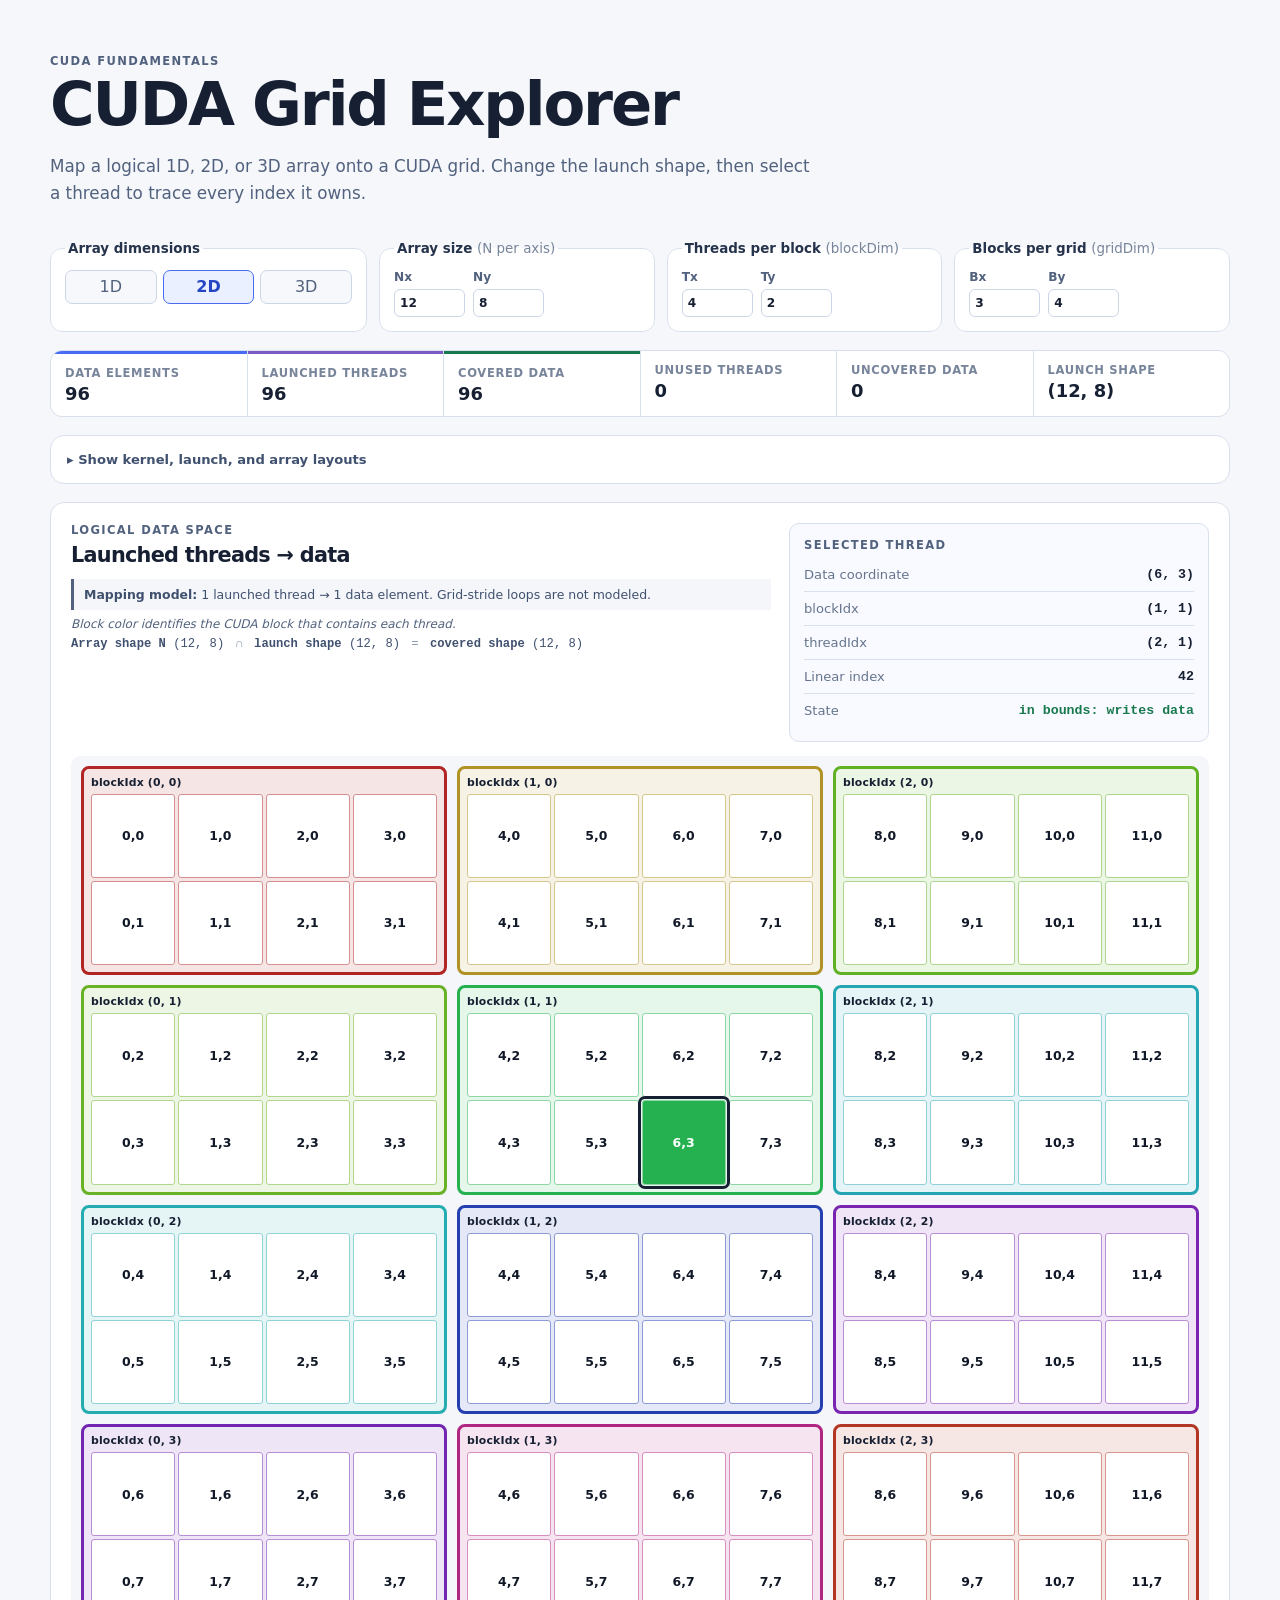
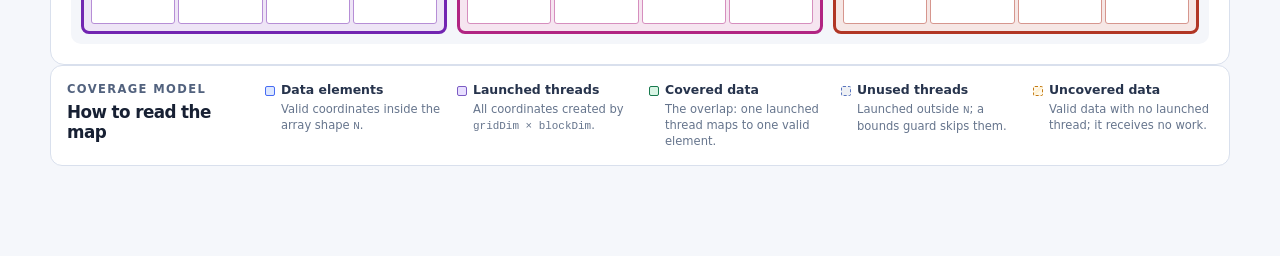
==== learning-tools/cuda-grid-explorer/index.html @ 27460207 "refactor: move CUDA explorer to learning tools - Rehome the reusable CUDA Grid Explorer\n- Link Lect" ====
<!doctype html>
<html lang="en">
  <head>
    <meta charset="utf-8">
    <meta name="viewport" content="width=device-width, initial-scale=1">
    <title>CUDA Grid Explorer</title>
    <link rel="stylesheet" href="styles.css">
  </head>
  <body>
    <main class="page-shell">
      <header>
        <p class="eyebrow">CUDA fundamentals</p>
        <h1>CUDA Grid Explorer</h1>
        <p class="lede">Map a logical 1D, 2D, or 3D array onto a CUDA grid. Change the launch shape, then select a thread to trace every index it owns.</p>
      </header>

      <section class="controls" aria-label="CUDA launch configuration">
        <fieldset>
          <legend>Array dimensions</legend>
          <div class="segmented" id="dimension-picker">
            <button type="button" data-dimensions="1" aria-pressed="false">1D</button>
            <button type="button" data-dimensions="2" aria-pressed="true">2D</button>
            <button type="button" data-dimensions="3" aria-pressed="false">3D</button>
          </div>
        </fieldset>
        <fieldset>
          <legend>Array size <span class="subtle">(N per axis)</span></legend>
          <div class="axis-inputs" id="array-inputs"></div>
        </fieldset>
        <fieldset>
          <legend>Threads per block <span class="subtle">(blockDim)</span></legend>
          <div class="axis-inputs" id="block-inputs"></div>
        </fieldset>
        <fieldset>
          <legend>Blocks per grid <span class="subtle">(gridDim)</span></legend>
          <div class="axis-inputs" id="grid-inputs"></div>
        </fieldset>
      </section>

      <section class="summary" aria-label="Coverage summary" id="summary"></section>
      <details class="code-panel">
        <summary>Show kernel, launch, and array layouts</summary>
        <pre id="code-example"></pre>
      </details>
      <section class="workspace">
        <section class="visual-panel" aria-labelledby="map-title">
          <div class="visual-top">
            <div class="visual-context">
              <div class="section-heading">
                <div>
                  <p class="eyebrow">Logical data space</p>
                  <h2 id="map-title">Launched threads → data</h2>
                </div>
              </div>
              <div id="slice-stack" class="slice-stack" aria-label="3D array slice stack"></div>
              <p class="mapping-rule"><strong>Mapping model:</strong> 1 launched thread → 1 data element. Grid-stride loops are not modeled.</p>
              <p id="dimension-note" class="dimension-note"></p>
              <p id="coverage-statement" class="coverage-statement"></p>
            </div>
            <section class="selected-thread-panel" aria-live="polite">
              <p class="eyebrow">Selected thread</p>
              <div id="selected-details"></div>
            </section>
          </div>
          <section id="unassigned" class="unassigned" aria-live="polite"></section>
          <div id="map" class="map" role="grid" aria-label="Array elements grouped by their CUDA blocks"></div>
        </section>
      </section>
      <section class="coverage-key" aria-labelledby="coverage-key-title">
        <div class="coverage-key-heading">
          <p class="eyebrow">Coverage model</p>
          <h2 id="coverage-key-title">How to read the map</h2>
        </div>
        <div class="coverage-key-items">
          <div><span class="key data"></span><strong>Data elements</strong><p>Valid coordinates inside the array shape <code>N</code>.</p></div>
          <div><span class="key launch"></span><strong>Launched threads</strong><p>All coordinates created by <code>gridDim × blockDim</code>.</p></div>
          <div><span class="key covered"></span><strong>Covered data</strong><p>The overlap: one launched thread maps to one valid element.</p></div>
          <div><span class="key outside"></span><strong>Unused threads</strong><p>Launched outside <code>N</code>; a bounds guard skips them.</p></div>
          <div><span class="key missing"></span><strong>Uncovered data</strong><p>Valid data with no launched thread; it receives no work.</p></div>
        </div>
      </section>
    </main>
    <script src="mapping.js"></script>
    <script src="app.js"></script>
  </body>
</html>
---- learning-tools/cuda-grid-explorer/styles.css ----
:root { color-scheme: light dark; font-family: Inter, ui-sans-serif, system-ui, sans-serif; color: #172033; background: #f5f7fb; }
* { box-sizing: border-box; }
[hidden] { display: none !important; }
body { margin: 0; }
button, input { font: inherit; }
.page-shell { width: min(1180px, calc(100% - 32px)); margin: 0 auto; padding: 54px 0 72px; }
header { max-width: 760px; }
.eyebrow { margin: 0 0 6px; color: #52627e; font-size: .72rem; font-weight: 750; letter-spacing: .12em; text-transform: uppercase; }
h1, h2 { margin: 0; letter-spacing: -.035em; color: #172033; }
h1 { font-size: clamp(2.2rem, 5vw, 3.8rem); line-height: 1; }
h2 { font-size: 1.3rem; }
.lede { margin: 18px 0 34px; color: #52627e; font-size: 1.05rem; line-height: 1.6; }
.controls { display: grid; grid-template-columns: 1.15fr repeat(3, 1fr); gap: 12px; }
fieldset { min-width: 0; margin: 0; padding: 14px; border: 1px solid #d9e0ed; border-radius: 12px; background: #fff; }
legend { padding: 0 3px; color: #26334c; font-size: .84rem; font-weight: 700; }
.subtle { color: #77849a; font-weight: 500; }
.segmented { display: flex; gap: 6px; }
.segmented button { flex: 1; min-height: 34px; border: 1px solid #ccd6e7; border-radius: 7px; background: #f6f8fc; color: #52627e; cursor: pointer; }
.segmented button[aria-pressed="true"] { border-color: #476cf3; background: #eaf0ff; color: #2446c4; font-weight: 750; }
.axis-inputs { display: flex; gap: 8px; }
.axis-inputs label { min-width: 0; color: #52627e; font-size: .76rem; font-weight: 700; }
.axis-inputs input { display: block; width: 100%; min-width: 44px; margin-top: 5px; padding: 6px 5px; border: 1px solid #ccd6e7; border-radius: 6px; color: #172033; background: #fff; }
.summary { display: grid; grid-template-columns: repeat(6, 1fr); gap: 1px; margin: 18px 0; overflow: hidden; border: 1px solid #d9e0ed; border-radius: 12px; background: #d9e0ed; }
.summary div { padding: 12px 14px; background: #fff; }
.summary span { display: block; color: #77849a; font-size: .72rem; font-weight: 700; text-transform: uppercase; letter-spacing: .06em; }
.summary strong { display: block; margin-top: 3px; font-size: 1.12rem; color: #172033; }
.summary .warning { background: #fff6e6; }.summary .warning span, .summary .warning strong { color: #a45300; }
.summary .data-total { border-top: 3px solid #476cf3; }.summary .launch-total { border-top: 3px solid #7c5cc4; }.summary .covered-total { border-top: 3px solid #18794e; }
.coverage-key { display: grid; grid-template-columns: 180px 1fr; gap: 18px; margin: 0 0 18px; padding: 16px; border: 1px solid #d9e0ed; border-radius: 12px; background: #fff; }.coverage-key h2 { font-size: 1.05rem; }.coverage-key-items { display: grid; grid-template-columns: repeat(5, minmax(0, 1fr)); gap: 12px; }.coverage-key-items > div { position: relative; padding-left: 16px; }.coverage-key-items .key { position: absolute; top: 4px; left: 0; margin: 0; }.coverage-key-items strong { display: block; color: #26334c; font-size: .78rem; }.coverage-key-items p { margin: 4px 0 0; color: #66758d; font-size: .72rem; line-height: 1.4; }.coverage-key-items code { font-size: .95em; }
.workspace { display: block; }
.visual-panel { border: 1px solid #d9e0ed; border-radius: 14px; background: #fff; padding: 20px; }
.visual-top { display: grid; grid-template-columns: minmax(0, 1.25fr) minmax(290px, .75fr); gap: 18px; align-items: stretch; margin-bottom: 14px; }.visual-context { min-width: 0; }
.section-heading { display: flex; align-items: start; justify-content: space-between; gap: 10px; margin-bottom: 16px; }
.slice-stack { margin: -5px 0 14px; padding: 10px 12px; border-left: 3px solid #476cf3; background: #f5f8ff; }
.stack-label { margin: 0 0 8px; color: #40516f; font-size: .78rem; font-weight: 700; }
.stack-groups { display: flex; align-items: stretch; flex-wrap: wrap; gap: 8px; }.slice-group { padding: 6px; border: 1px solid #aabadd; border-radius: 6px; background: color-mix(in srgb, #dce7ff, #fff 58%); }.slice-group-label { margin: 0 0 5px; color: #385175; font-size: .68rem; font-weight: 850; }.stack-layers { display: flex; align-items: center; flex-wrap: wrap; gap: 5px; }
.slice-layer { display: grid; gap: 1px; padding: 4px 7px; border: 1px solid #b9c7e6; border-radius: 5px; color: #253958; background: #fff; cursor: pointer; font-size: .73rem; font-weight: 800; text-align: left; }.slice-layer small, .slice-layer em { color: #62718a; font-size: .6rem; font-style: normal; font-weight: 650; }
.slice-layer.current { border-color: #263e99; background: #3457d5; color: #fff; box-shadow: 0 0 0 2px #b9c9ff; }
.slice-layer.outside { border-style: dashed; color: #7c8798; background: #edf0f5; }
.slice-layer.current.outside { border-color: #a65c00; background: #b86600; color: #fff; box-shadow: 0 0 0 2px #ffd29f; }
.stack-ellipsis { color: #62718a; font-weight: 800; }
.mapping-rule { margin: -4px 0 12px; padding: 8px 10px; border-left: 3px solid #52627e; color: #40516f; background: #f4f6fa; font-size: .78rem; }
.dimension-note { margin: -5px 0 10px; color: #52627e; font-size: .75rem; font-style: italic; }
.coverage-statement { margin: -4px 0 12px; color: #40516f; font-family: ui-monospace, SFMono-Regular, Menlo, monospace; font-size: .76rem; }.coverage-statement span { color: #8a98af; padding: 0 4px; }
.map { --block-columns: 1; display: grid; grid-template-columns: repeat(var(--block-columns), minmax(110px, 1fr)); gap: 10px; padding: 10px; overflow: auto; border-radius: 10px; background: #f4f6fa; }
.map.one-dimensional { grid-template-columns: repeat(var(--block-columns), minmax(150px, 1fr)); }
.map.one-dimensional .block-region { grid-template-rows: auto minmax(54px, 72px); }.map.one-dimensional .cell { aspect-ratio: auto; min-height: 54px; }
.empty-launch { grid-column: 1 / -1; margin: 0; padding: 18px; color: #a45300; font-weight: 750; text-align: center; }
.block-region { --thread-columns: 1; display: grid; grid-template-columns: repeat(var(--thread-columns), minmax(26px, 1fr)); gap: 3px; padding: 7px; border: 3px solid var(--block-color); border-radius: 8px; background: color-mix(in srgb, var(--block-color), #fff 88%); }
.block-label { grid-column: 1 / -1; margin: 0 0 2px; color: #172033; font-size: .68rem; font-weight: 850; letter-spacing: .015em; }
.cell { aspect-ratio: 1; min-width: 27px; padding: 0; border: 1px solid color-mix(in srgb, var(--block-color), #fff 48%); border-radius: 3px; color: #111827; background: #fff; cursor: pointer; font-size: clamp(.56rem, 1.5vw, .78rem); font-weight: 750; }
.cell:hover { filter: brightness(.95); transform: scale(1.04); }
.cell.outside { border-style: dashed; color: #98a2b3; background: repeating-linear-gradient(135deg, #f3f4f7, #f3f4f7 4px, #e8ebf0 4px, #e8ebf0 7px); }
.cell.selected { outline: 3px solid #172033; outline-offset: 1px; background: var(--block-color); color: white; font-weight: 800; z-index: 1; }
.unassigned { margin-top: 12px; padding: 12px; border: 1px dashed #c47b15; border-radius: 8px; background: #fff8eb; }
.unassigned-title { margin: 0; color: #804000; font-size: .84rem; font-weight: 850; }.unassigned-detail { margin: 3px 0 10px; color: #8c642d; font-size: .76rem; }
.unassigned-cells { display: grid; grid-template-columns: repeat(var(--unassigned-columns), minmax(38px, 1fr)); gap: 3px; }.unassigned-cells span { min-height: 28px; padding: 6px 3px; overflow: hidden; border: 1px dashed #c9984e; border-radius: 3px; color: #754706; background: repeating-linear-gradient(135deg, #fff9eb, #fff9eb 4px, #fff2d5 4px, #fff2d5 7px); font-family: ui-monospace, SFMono-Regular, Menlo, monospace; font-size: .68rem; font-weight: 750; text-align: center; white-space: nowrap; text-overflow: ellipsis; }.unassigned-cells .more-missing { grid-column: 1 / -1; color: #8c642d; background: transparent; border: 0; text-align: left; }
.map-key { margin: 13px 0 0; color: #52627e; font-size: .77rem; }
.key { display: inline-block; width: 10px; height: 10px; margin: 0 4px 0 10px; border-radius: 2px; border: 1px solid #5874be; background: #dce7ff; }.key.data { border-color: #476cf3; background: #dce7ff; }.key.launch { border-color: #7c5cc4; background: #e8dfff; }.key.covered { border-color: #18794e; background: #d9f5e5; }.key.outside { border-style: dashed; background: #eef0f4; }.key.missing { border-color: #c47b15; border-style: dashed; background: repeating-linear-gradient(135deg, #fff9eb, #fff9eb 4px, #fff2d5 4px, #fff2d5 7px); }
dl { margin: 0; } dl div { display: grid; grid-template-columns: 1fr auto; gap: 12px; padding: 9px 0; border-bottom: 1px solid #e8edf5; } dt { color: #66758d; font-size: .82rem; } dd { margin: 0; color: #172033; font-family: ui-monospace, SFMono-Regular, Menlo, monospace; font-size: .83rem; font-weight: 700; }.in-bounds { color: #18794e; }.out-of-bounds { color: #b54708; }
.selected-thread-panel { padding: 14px; border: 1px solid #d9e0ed; border-radius: 10px; background: #f8faff; }.selected-thread-panel dl { margin: 0; }.selected-thread-panel dl div { display: grid; grid-template-columns: 1fr auto; gap: 12px; padding: 9px 0; border-bottom: 1px solid #d9e0ed; }.selected-thread-panel dl div:last-child { border-bottom: 0; }.selected-thread-panel dt { color: #66758d; font-size: .82rem; }.selected-thread-panel dd { margin: 0; color: #172033; font-family: ui-monospace, SFMono-Regular, Menlo, monospace; font-size: .83rem; font-weight: 700; }.in-bounds { color: #18794e !important; }.out-of-bounds { color: #b54708 !important; }
.code-panel { margin: 18px 0; padding: 16px; border: 1px solid #d9e0ed; border-radius: 14px; background: #fff; }.code-panel summary { color: #40516f; cursor: pointer; font-size: .82rem; font-weight: 850; list-style: none; }.code-panel summary::-webkit-details-marker { display: none; }.code-panel summary::before { content: '▸ '; }.code-panel[open] summary::before { content: '▾ '; }.code-panel[open] summary { margin-bottom: 12px; }.code-panel pre { margin: 0; padding: 16px; overflow: visible; border-radius: 8px; background: #172033; color: #eaf0ff; font-size: .78rem; line-height: 1.6; white-space: pre-wrap; overflow-wrap: anywhere; }
@media (max-width: 900px) { .controls { grid-template-columns: repeat(2, 1fr); }.summary { grid-template-columns: repeat(3, 1fr); }.coverage-key { grid-template-columns: 1fr; }.coverage-key-items { grid-template-columns: repeat(3, 1fr); }.visual-top { grid-template-columns: 1fr; } }
@media (max-width: 560px) { .page-shell { width: min(100% - 20px, 1180px); padding-top: 28px; }.controls, .summary, .coverage-key-items { grid-template-columns: 1fr; }.visual-panel { padding: 14px; }.map, .map.one-dimensional { grid-template-columns: repeat(var(--block-columns), minmax(110px, 1fr)); } }
@media (prefers-color-scheme: dark) { :root { color: #e4e8f1; background: #101522; } h1, h2, .summary strong, dd { color: #f2f5fb; }.lede, .eyebrow, .map-key, dt { color: #aeb9cf; } fieldset, .summary div, .visual-panel, .coverage-key, .code-panel, .selected-thread-panel { border-color: #2d3a54; background: #192132; } legend { color: #dce5f7; }.segmented button, .axis-inputs input { border-color: #3a4964; color: #eaf0ff; background: #222d42; }.segmented button[aria-pressed="true"] { border-color: #6d8cff; background: #24366e; color: #dce6ff; }.summary { border-color: #2d3a54; background: #2d3a54; }.summary .warning { background: #442b10; }.summary .warning span, .summary .warning strong { color: #ffcf86; }.coverage-key-items strong { color: #e8efff; }.coverage-key-items p { color: #aeb9cf; }.map { background: #111827; }.slice-stack { background: #18233a; }.stack-label { color: #bdc9df; }.slice-group { border-color: #526789; background: #202e48; }.slice-group-label { color: #c8d6f0; }.slice-layer { border-color: #526789; color: #eaf0ff; background: #26364f; }.slice-layer small, .slice-layer em { color: #aeb9cf; }.slice-layer.outside { color: #aeb9cf; background: #252d3b; }.mapping-rule { color: #bdc9df; background: #202a3c; }.dimension-note, .coverage-statement { color: #bdc9df; }.block-region { background: color-mix(in srgb, var(--block-color), #111827 74%); }.block-label { color: #f4f7ff; }.cell { color: #172033; background: #f8fbff; }.cell.outside { color: #77849a; background: repeating-linear-gradient(135deg, #252d3b, #252d3b 4px, #1d2430 4px, #1d2430 7px); }.selected-thread-panel dl div { border-color: #2d3a54; }.selected-thread-panel dd { color: #f2f5fb; }.unassigned { border-color: #d49333; background: #352815; }.unassigned-title { color: #ffd293; }.unassigned-detail { color: #e3bd84; }.unassigned-cells span { border-color: #a87938; color: #ffd99f; background: repeating-linear-gradient(135deg, #3a2c17, #3a2c17 4px, #2e2314 4px, #2e2314 7px); }.code-panel summary { color: #bdc9df; }.code-panel pre { background: #0b1020; } }
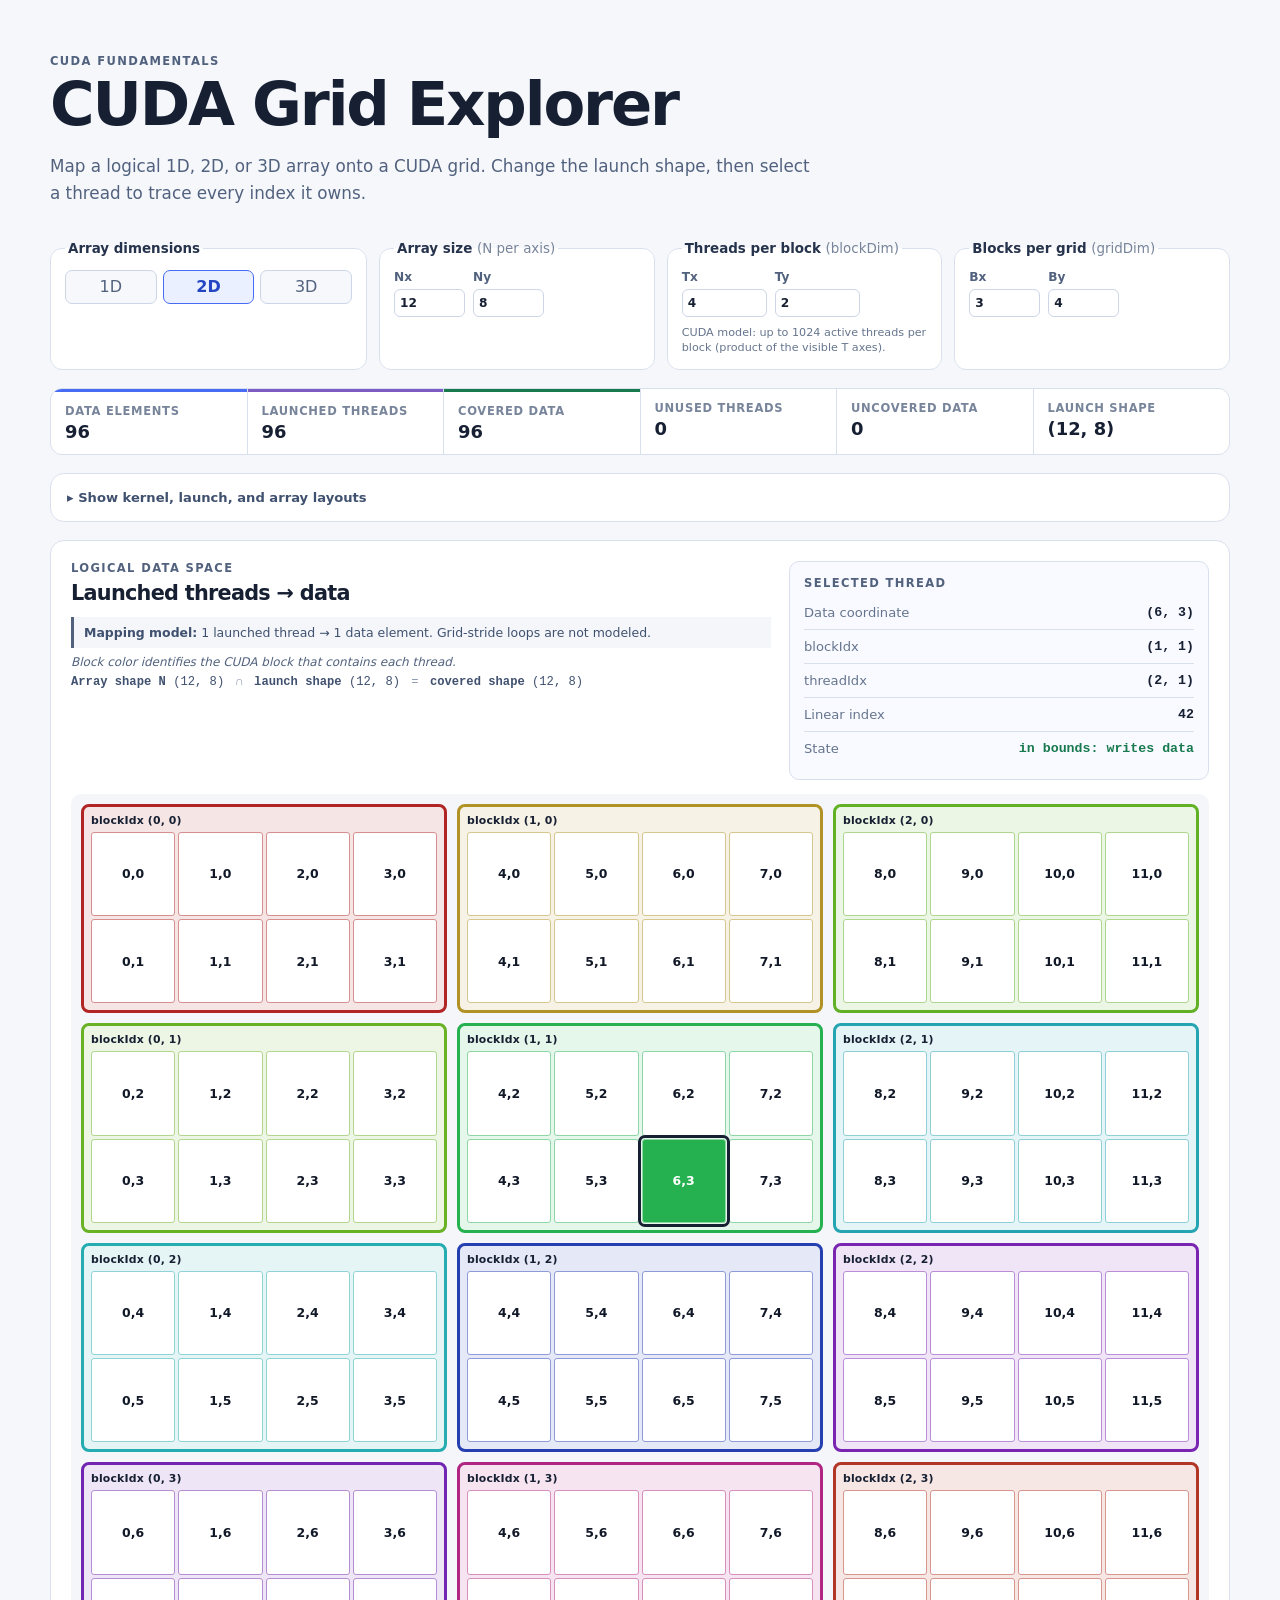
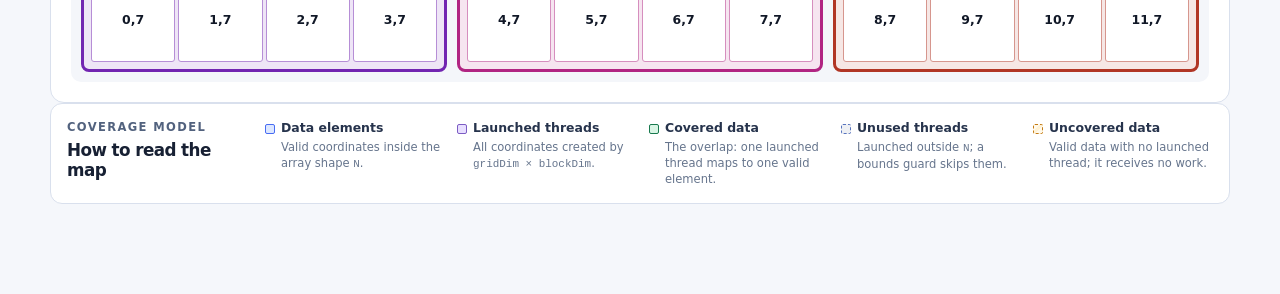
==== commit a65f64bd: "feat(grid-explorer): support larger CUDA blocks - permit CUDA-sized block dimensions within the 1,02" ====
--- a/learning-tools/cuda-grid-explorer/index.html
+++ b/learning-tools/cuda-grid-explorer/index.html
@@ -30,6 +30,7 @@
         <fieldset>
           <legend>Threads per block <span class="subtle">(blockDim)</span></legend>
           <div class="axis-inputs" id="block-inputs"></div>
+          <p class="input-note" id="block-limit-note"></p>
         </fieldset>
         <fieldset>
           <legend>Blocks per grid <span class="subtle">(gridDim)</span></legend>
@@ -63,6 +64,7 @@
             </section>
           </div>
           <section id="unassigned" class="unassigned" aria-live="polite"></section>
+          <p id="render-note" class="render-note" aria-live="polite" hidden></p>
           <div id="map" class="map" role="grid" aria-label="Array elements grouped by their CUDA blocks"></div>
         </section>
       </section>
--- a/learning-tools/cuda-grid-explorer/styles.css
+++ b/learning-tools/cuda-grid-explorer/styles.css
@@ -20,6 +20,7 @@
 .axis-inputs { display: flex; gap: 8px; }
 .axis-inputs label { min-width: 0; color: #52627e; font-size: .76rem; font-weight: 700; }
 .axis-inputs input { display: block; width: 100%; min-width: 44px; margin-top: 5px; padding: 6px 5px; border: 1px solid #ccd6e7; border-radius: 6px; color: #172033; background: #fff; }
+.input-note { margin: 8px 0 0; color: #66758d; font-size: .7rem; line-height: 1.35; }
 .summary { display: grid; grid-template-columns: repeat(6, 1fr); gap: 1px; margin: 18px 0; overflow: hidden; border: 1px solid #d9e0ed; border-radius: 12px; background: #d9e0ed; }
 .summary div { padding: 12px 14px; background: #fff; }
 .summary span { display: block; color: #77849a; font-size: .72rem; font-weight: 700; text-transform: uppercase; letter-spacing: .06em; }
@@ -43,12 +44,15 @@
 .dimension-note { margin: -5px 0 10px; color: #52627e; font-size: .75rem; font-style: italic; }
 .coverage-statement { margin: -4px 0 12px; color: #40516f; font-family: ui-monospace, SFMono-Regular, Menlo, monospace; font-size: .76rem; }.coverage-statement span { color: #8a98af; padding: 0 4px; }
 .map { --block-columns: 1; display: grid; grid-template-columns: repeat(var(--block-columns), minmax(110px, 1fr)); gap: 10px; padding: 10px; overflow: auto; border-radius: 10px; background: #f4f6fa; }
+.render-note { margin: 12px 0 0; padding: 9px 11px; border-left: 3px solid #7c5cc4; color: #4c3b73; background: #f5f0ff; font-size: .76rem; line-height: 1.4; }
 .map.one-dimensional { grid-template-columns: repeat(var(--block-columns), minmax(150px, 1fr)); }
 .map.one-dimensional .block-region { grid-template-rows: auto minmax(54px, 72px); }.map.one-dimensional .cell { aspect-ratio: auto; min-height: 54px; }
 .empty-launch { grid-column: 1 / -1; margin: 0; padding: 18px; color: #a45300; font-weight: 750; text-align: center; }
 .block-region { --thread-columns: 1; display: grid; grid-template-columns: repeat(var(--thread-columns), minmax(26px, 1fr)); gap: 3px; padding: 7px; border: 3px solid var(--block-color); border-radius: 8px; background: color-mix(in srgb, var(--block-color), #fff 88%); }
 .block-label { grid-column: 1 / -1; margin: 0 0 2px; color: #172033; font-size: .68rem; font-weight: 850; letter-spacing: .015em; }
 .cell { aspect-ratio: 1; min-width: 27px; padding: 0; border: 1px solid color-mix(in srgb, var(--block-color), #fff 48%); border-radius: 3px; color: #111827; background: #fff; cursor: pointer; font-size: clamp(.56rem, 1.5vw, .78rem); font-weight: 750; }
+.map.compact .block-region { gap: 2px; padding: 6px; }.map.compact .cell { min-width: 0; font-size: .62rem; }.map.compact .block-label { font-size: .62rem; }
+.map.one-dimensional.compact .block-region { grid-template-rows: auto; }.map.one-dimensional.compact .cell { aspect-ratio: 1; min-height: 0; }
 .cell:hover { filter: brightness(.95); transform: scale(1.04); }
 .cell.outside { border-style: dashed; color: #98a2b3; background: repeating-linear-gradient(135deg, #f3f4f7, #f3f4f7 4px, #e8ebf0 4px, #e8ebf0 7px); }
 .cell.selected { outline: 3px solid #172033; outline-offset: 1px; background: var(--block-color); color: white; font-weight: 800; z-index: 1; }
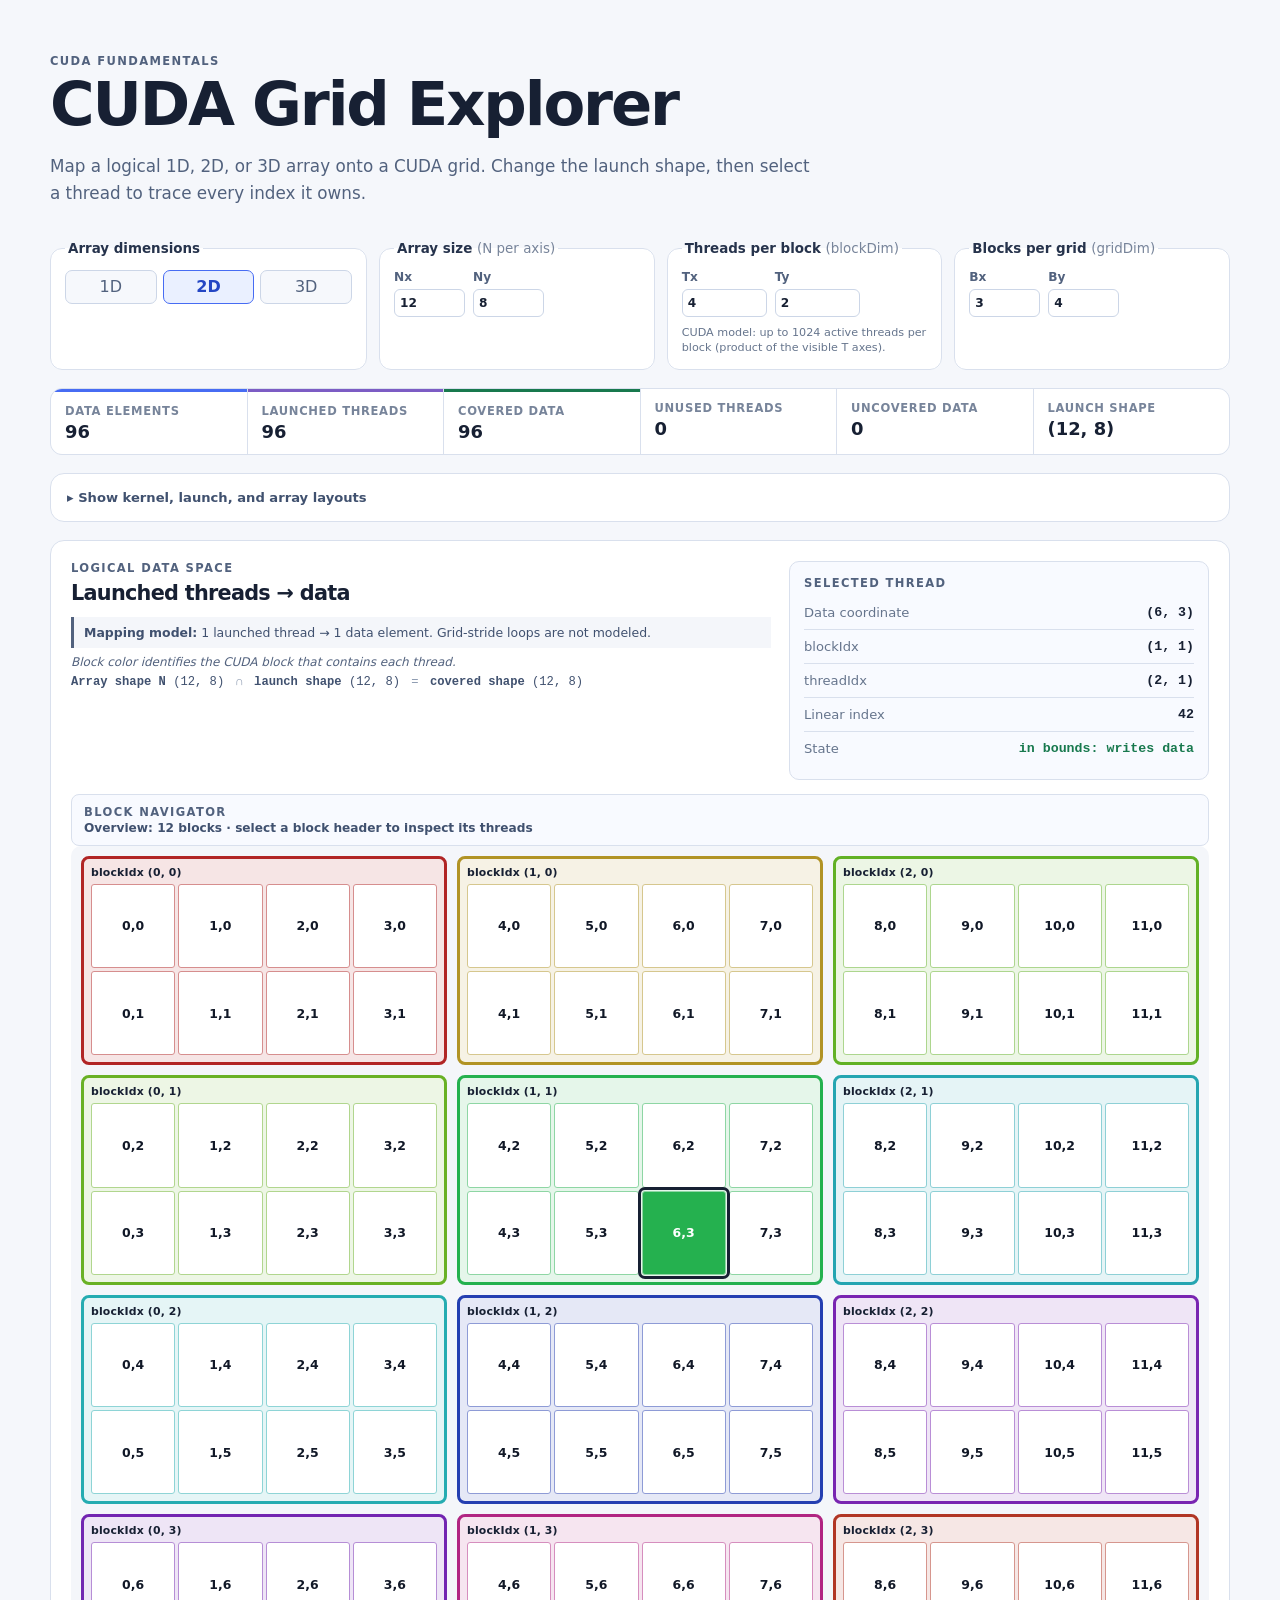
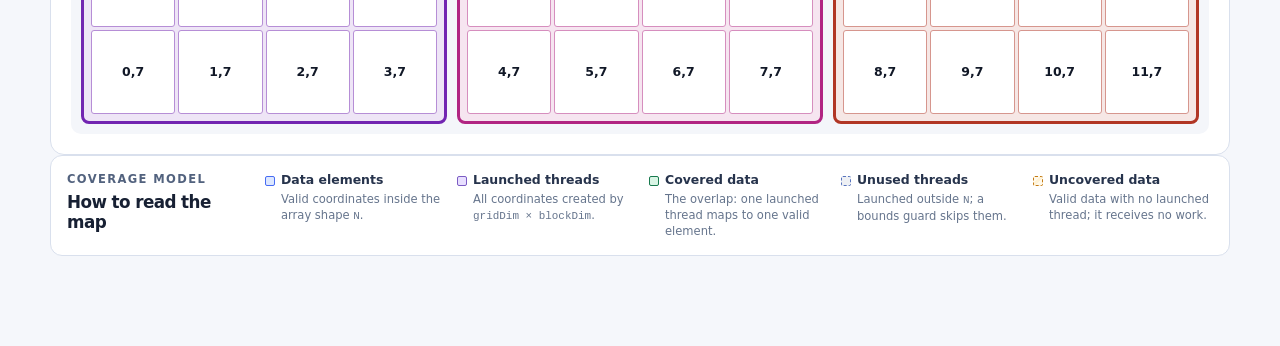
==== commit 50dc99e0: "feat(grid-explorer): add focused block navigator - let users focus a block and render its complete t" ====
--- a/learning-tools/cuda-grid-explorer/index.html
+++ b/learning-tools/cuda-grid-explorer/index.html
@@ -52,6 +52,11 @@
                   <p class="eyebrow">Logical data space</p>
                   <h2 id="map-title">Launched threads → data</h2>
                 </div>
+                <div class="map-zoom" id="map-zoom" aria-label="Compact map zoom" hidden>
+                  <button type="button" id="zoom-out" aria-label="Zoom out">−</button>
+                  <output id="zoom-level" for="zoom-out zoom-in">100%</output>
+                  <button type="button" id="zoom-in" aria-label="Zoom in">+</button>
+                </div>
               </div>
               <div id="slice-stack" class="slice-stack" aria-label="3D array slice stack"></div>
               <p class="mapping-rule"><strong>Mapping model:</strong> 1 launched thread → 1 data element. Grid-stride loops are not modeled.</p>
@@ -65,6 +70,13 @@
           </div>
           <section id="unassigned" class="unassigned" aria-live="polite"></section>
           <p id="render-note" class="render-note" aria-live="polite" hidden></p>
+          <section id="block-navigator" class="block-navigator" aria-label="Block navigator" hidden>
+            <div>
+              <p class="eyebrow">Block navigator</p>
+              <p id="block-view-label" class="block-view-label"></p>
+            </div>
+            <button type="button" id="show-all-blocks">Show all blocks</button>
+          </section>
           <div id="map" class="map" role="grid" aria-label="Array elements grouped by their CUDA blocks"></div>
         </section>
       </section>
--- a/learning-tools/cuda-grid-explorer/styles.css
+++ b/learning-tools/cuda-grid-explorer/styles.css
@@ -32,6 +32,7 @@
 .visual-panel { border: 1px solid #d9e0ed; border-radius: 14px; background: #fff; padding: 20px; }
 .visual-top { display: grid; grid-template-columns: minmax(0, 1.25fr) minmax(290px, .75fr); gap: 18px; align-items: stretch; margin-bottom: 14px; }.visual-context { min-width: 0; }
 .section-heading { display: flex; align-items: start; justify-content: space-between; gap: 10px; margin-bottom: 16px; }
+.map-zoom { display: inline-flex; align-items: center; gap: 4px; padding: 3px; border: 1px solid #ccd6e7; border-radius: 7px; background: #f6f8fc; }.map-zoom button { width: 28px; height: 28px; padding: 0; border: 1px solid #ccd6e7; border-radius: 5px; color: #2446c4; background: #fff; cursor: pointer; font-size: 1.1rem; font-weight: 800; line-height: 1; }.map-zoom button:disabled { color: #a8b2c3; cursor: not-allowed; }.map-zoom output { min-width: 39px; color: #40516f; font-family: ui-monospace, SFMono-Regular, Menlo, monospace; font-size: .72rem; font-weight: 750; text-align: center; }
 .slice-stack { margin: -5px 0 14px; padding: 10px 12px; border-left: 3px solid #476cf3; background: #f5f8ff; }
 .stack-label { margin: 0 0 8px; color: #40516f; font-size: .78rem; font-weight: 700; }
 .stack-groups { display: flex; align-items: stretch; flex-wrap: wrap; gap: 8px; }.slice-group { padding: 6px; border: 1px solid #aabadd; border-radius: 6px; background: color-mix(in srgb, #dce7ff, #fff 58%); }.slice-group-label { margin: 0 0 5px; color: #385175; font-size: .68rem; font-weight: 850; }.stack-layers { display: flex; align-items: center; flex-wrap: wrap; gap: 5px; }
@@ -45,14 +46,17 @@
 .coverage-statement { margin: -4px 0 12px; color: #40516f; font-family: ui-monospace, SFMono-Regular, Menlo, monospace; font-size: .76rem; }.coverage-statement span { color: #8a98af; padding: 0 4px; }
 .map { --block-columns: 1; display: grid; grid-template-columns: repeat(var(--block-columns), minmax(110px, 1fr)); gap: 10px; padding: 10px; overflow: auto; border-radius: 10px; background: #f4f6fa; }
 .render-note { margin: 12px 0 0; padding: 9px 11px; border-left: 3px solid #7c5cc4; color: #4c3b73; background: #f5f0ff; font-size: .76rem; line-height: 1.4; }
+.block-navigator { display: flex; align-items: center; justify-content: space-between; gap: 12px; margin: 12px 0 0; padding: 10px 12px; border: 1px solid #d9e0ed; border-radius: 8px; background: #f8faff; }.block-navigator .eyebrow { margin-bottom: 2px; }.block-view-label { margin: 0; color: #40516f; font-size: .76rem; font-weight: 700; }.block-navigator button { padding: 7px 10px; border: 1px solid #476cf3; border-radius: 6px; color: #2446c4; background: #fff; cursor: pointer; font-size: .75rem; font-weight: 800; white-space: nowrap; }
 .map.one-dimensional { grid-template-columns: repeat(var(--block-columns), minmax(150px, 1fr)); }
 .map.one-dimensional .block-region { grid-template-rows: auto minmax(54px, 72px); }.map.one-dimensional .cell { aspect-ratio: auto; min-height: 54px; }
 .empty-launch { grid-column: 1 / -1; margin: 0; padding: 18px; color: #a45300; font-weight: 750; text-align: center; }
 .block-region { --thread-columns: 1; display: grid; grid-template-columns: repeat(var(--thread-columns), minmax(26px, 1fr)); gap: 3px; padding: 7px; border: 3px solid var(--block-color); border-radius: 8px; background: color-mix(in srgb, var(--block-color), #fff 88%); }
-.block-label { grid-column: 1 / -1; margin: 0 0 2px; color: #172033; font-size: .68rem; font-weight: 850; letter-spacing: .015em; }
+.block-label { grid-column: 1 / -1; margin: 0 0 2px; padding: 0; border: 0; color: #172033; background: transparent; cursor: pointer; font-size: .68rem; font-weight: 850; letter-spacing: .015em; text-align: left; }.block-label:hover:not(:disabled) { color: #2446c4; text-decoration: underline; }.block-label:disabled { cursor: default; }
 .cell { aspect-ratio: 1; min-width: 27px; padding: 0; border: 1px solid color-mix(in srgb, var(--block-color), #fff 48%); border-radius: 3px; color: #111827; background: #fff; cursor: pointer; font-size: clamp(.56rem, 1.5vw, .78rem); font-weight: 750; }
 .map.compact .block-region { gap: 2px; padding: 6px; }.map.compact .cell { min-width: 0; font-size: .62rem; }.map.compact .block-label { font-size: .62rem; }
 .map.one-dimensional.compact .block-region { grid-template-rows: auto; }.map.one-dimensional.compact .cell { aspect-ratio: 1; min-height: 0; }
+.map.zoomable { grid-template-columns: repeat(var(--block-columns), max-content); justify-content: start; }.map.zoomable .block-region { grid-template-columns: repeat(var(--thread-columns), var(--zoom-cell-size)); }.map.zoomable .cell { width: var(--zoom-cell-size); min-width: 0; font-size: clamp(.46rem, calc(var(--zoom-cell-size) * .42), .68rem); }
+.map.focused { width: fit-content; max-width: 100%; min-height: 0; }
 .cell:hover { filter: brightness(.95); transform: scale(1.04); }
 .cell.outside { border-style: dashed; color: #98a2b3; background: repeating-linear-gradient(135deg, #f3f4f7, #f3f4f7 4px, #e8ebf0 4px, #e8ebf0 7px); }
 .cell.selected { outline: 3px solid #172033; outline-offset: 1px; background: var(--block-color); color: white; font-weight: 800; z-index: 1; }
@@ -65,5 +69,5 @@
 .selected-thread-panel { padding: 14px; border: 1px solid #d9e0ed; border-radius: 10px; background: #f8faff; }.selected-thread-panel dl { margin: 0; }.selected-thread-panel dl div { display: grid; grid-template-columns: 1fr auto; gap: 12px; padding: 9px 0; border-bottom: 1px solid #d9e0ed; }.selected-thread-panel dl div:last-child { border-bottom: 0; }.selected-thread-panel dt { color: #66758d; font-size: .82rem; }.selected-thread-panel dd { margin: 0; color: #172033; font-family: ui-monospace, SFMono-Regular, Menlo, monospace; font-size: .83rem; font-weight: 700; }.in-bounds { color: #18794e !important; }.out-of-bounds { color: #b54708 !important; }
 .code-panel { margin: 18px 0; padding: 16px; border: 1px solid #d9e0ed; border-radius: 14px; background: #fff; }.code-panel summary { color: #40516f; cursor: pointer; font-size: .82rem; font-weight: 850; list-style: none; }.code-panel summary::-webkit-details-marker { display: none; }.code-panel summary::before { content: '▸ '; }.code-panel[open] summary::before { content: '▾ '; }.code-panel[open] summary { margin-bottom: 12px; }.code-panel pre { margin: 0; padding: 16px; overflow: visible; border-radius: 8px; background: #172033; color: #eaf0ff; font-size: .78rem; line-height: 1.6; white-space: pre-wrap; overflow-wrap: anywhere; }
 @media (max-width: 900px) { .controls { grid-template-columns: repeat(2, 1fr); }.summary { grid-template-columns: repeat(3, 1fr); }.coverage-key { grid-template-columns: 1fr; }.coverage-key-items { grid-template-columns: repeat(3, 1fr); }.visual-top { grid-template-columns: 1fr; } }
-@media (max-width: 560px) { .page-shell { width: min(100% - 20px, 1180px); padding-top: 28px; }.controls, .summary, .coverage-key-items { grid-template-columns: 1fr; }.visual-panel { padding: 14px; }.map, .map.one-dimensional { grid-template-columns: repeat(var(--block-columns), minmax(110px, 1fr)); } }
-@media (prefers-color-scheme: dark) { :root { color: #e4e8f1; background: #101522; } h1, h2, .summary strong, dd { color: #f2f5fb; }.lede, .eyebrow, .map-key, dt { color: #aeb9cf; } fieldset, .summary div, .visual-panel, .coverage-key, .code-panel, .selected-thread-panel { border-color: #2d3a54; background: #192132; } legend { color: #dce5f7; }.segmented button, .axis-inputs input { border-color: #3a4964; color: #eaf0ff; background: #222d42; }.segmented button[aria-pressed="true"] { border-color: #6d8cff; background: #24366e; color: #dce6ff; }.summary { border-color: #2d3a54; background: #2d3a54; }.summary .warning { background: #442b10; }.summary .warning span, .summary .warning strong { color: #ffcf86; }.coverage-key-items strong { color: #e8efff; }.coverage-key-items p { color: #aeb9cf; }.map { background: #111827; }.slice-stack { background: #18233a; }.stack-label { color: #bdc9df; }.slice-group { border-color: #526789; background: #202e48; }.slice-group-label { color: #c8d6f0; }.slice-layer { border-color: #526789; color: #eaf0ff; background: #26364f; }.slice-layer small, .slice-layer em { color: #aeb9cf; }.slice-layer.outside { color: #aeb9cf; background: #252d3b; }.mapping-rule { color: #bdc9df; background: #202a3c; }.dimension-note, .coverage-statement { color: #bdc9df; }.block-region { background: color-mix(in srgb, var(--block-color), #111827 74%); }.block-label { color: #f4f7ff; }.cell { color: #172033; background: #f8fbff; }.cell.outside { color: #77849a; background: repeating-linear-gradient(135deg, #252d3b, #252d3b 4px, #1d2430 4px, #1d2430 7px); }.selected-thread-panel dl div { border-color: #2d3a54; }.selected-thread-panel dd { color: #f2f5fb; }.unassigned { border-color: #d49333; background: #352815; }.unassigned-title { color: #ffd293; }.unassigned-detail { color: #e3bd84; }.unassigned-cells span { border-color: #a87938; color: #ffd99f; background: repeating-linear-gradient(135deg, #3a2c17, #3a2c17 4px, #2e2314 4px, #2e2314 7px); }.code-panel summary { color: #bdc9df; }.code-panel pre { background: #0b1020; } }
+@media (max-width: 560px) { .page-shell { width: min(100% - 20px, 1180px); padding-top: 28px; }.controls, .summary, .coverage-key-items { grid-template-columns: 1fr; }.visual-panel { padding: 14px; }.block-navigator { align-items: start; flex-direction: column; }.map, .map.one-dimensional { grid-template-columns: repeat(var(--block-columns), minmax(110px, 1fr)); }.map.zoomable { grid-template-columns: repeat(var(--block-columns), max-content); } }
+@media (prefers-color-scheme: dark) { :root { color: #e4e8f1; background: #101522; } h1, h2, .summary strong, dd { color: #f2f5fb; }.lede, .eyebrow, .map-key, dt { color: #aeb9cf; } fieldset, .summary div, .visual-panel, .coverage-key, .code-panel, .selected-thread-panel, .block-navigator { border-color: #2d3a54; background: #192132; } legend { color: #dce5f7; }.segmented button, .axis-inputs input { border-color: #3a4964; color: #eaf0ff; background: #222d42; }.segmented button[aria-pressed="true"] { border-color: #6d8cff; background: #24366e; color: #dce6ff; }.summary { border-color: #2d3a54; background: #2d3a54; }.summary .warning { background: #442b10; }.summary .warning span, .summary .warning strong { color: #ffcf86; }.coverage-key-items strong { color: #e8efff; }.coverage-key-items p { color: #aeb9cf; }.map { background: #111827; }.map-zoom { border-color: #3a4964; background: #202a3c; }.map-zoom button, .block-navigator button { border-color: #526789; color: #c8d6f0; background: #26364f; }.map-zoom output, .block-view-label { color: #dce6ff; }.slice-stack { background: #18233a; }.stack-label { color: #bdc9df; }.slice-group { border-color: #526789; background: #202e48; }.slice-group-label { color: #c8d6f0; }.slice-layer { border-color: #526789; color: #eaf0ff; background: #26364f; }.slice-layer small, .slice-layer em { color: #aeb9cf; }.slice-layer.outside { color: #aeb9cf; background: #252d3b; }.mapping-rule { color: #bdc9df; background: #202a3c; }.dimension-note, .coverage-statement { color: #bdc9df; }.block-region { background: color-mix(in srgb, var(--block-color), #111827 74%); }.block-label { color: #f4f7ff; }.cell { color: #172033; background: #f8fbff; }.cell.outside { color: #77849a; background: repeating-linear-gradient(135deg, #252d3b, #252d3b 4px, #1d2430 4px, #1d2430 7px); }.selected-thread-panel dl div { border-color: #2d3a54; }.selected-thread-panel dd { color: #f2f5fb; }.unassigned { border-color: #d49333; background: #352815; }.unassigned-title { color: #ffd293; }.unassigned-detail { color: #e3bd84; }.unassigned-cells span { border-color: #a87938; color: #ffd293; background: repeating-linear-gradient(135deg, #3a2c17, #3a2c17 4px, #2e2314 4px, #2e2314 7px); }.code-panel summary { color: #bdc9df; }.code-panel pre { background: #0b1020; } }
